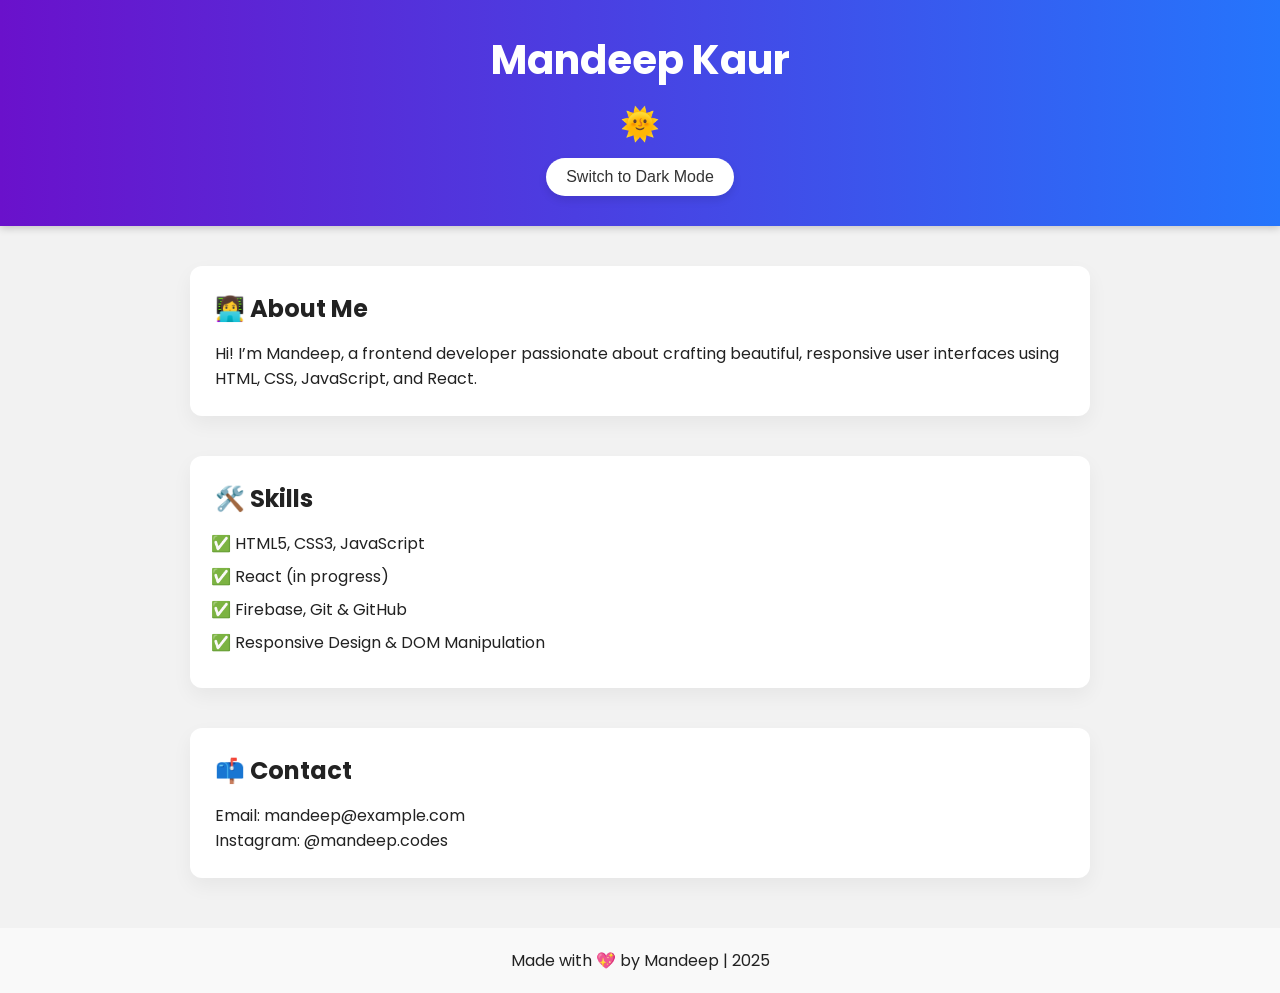
==== index.html @ eb835ff4 "Moved theme-toggle project to root for GitHub Pages" ====
<!DOCTYPE html>
<html lang="en">
<head>
  <meta charset="UTF-8" />
  <meta name="viewport" content="width=device-width, initial-scale=1.0"/>
  <title>Mandeep | Developer Portfolio</title>
  <link href="https://fonts.googleapis.com/css2?family=Poppins:wght@400;600&display=swap" rel="stylesheet">
  <style>
    * {
      margin: 0;
      padding: 0;
      box-sizing: border-box;
    }

    body {
      font-family: 'Poppins', sans-serif;
      background-color: #f2f2f2;
      color: #222;
      transition: 0.4s;
    }

    .dark-mode {
      background-color: #121212;
      color: #eee;
    }

    header {
      padding: 30px 0;
      text-align: center;
      background: linear-gradient(to right, #6a11cb, #2575fc);
      color: white;
      box-shadow: 0 2px 8px rgba(0,0,0,0.2);
    }

    h1 {
      font-size: 2.5rem;
    }

    .icon {
      font-size: 32px;
      margin: 10px 0;
      cursor: pointer;
      transition: 0.3s ease;
    }

    .toggle-btn {
      background-color: white;
      color: #333;
      border: none;
      padding: 10px 20px;
      font-size: 1rem;
      border-radius: 25px;
      cursor: pointer;
      box-shadow: 0 4px 8px rgba(0,0,0,0.1);
      transition: 0.3s ease;
    }

    .dark-mode .toggle-btn {
      background-color: #333;
      color: #fff;
    }

    .section {
      max-width: 900px;
      margin: 40px auto;
      padding: 25px;
      background-color: white;
      border-radius: 12px;
      box-shadow: 0 8px 20px rgba(0, 0, 0, 0.05);
      transition: 0.3s ease;
    }

    .dark-mode .section {
      background-color: #1f1f1f;
      color: #ddd;
      box-shadow: 0 8px 20px rgba(255, 255, 255, 0.05);
    }

    h2 {
      margin-bottom: 15px;
      font-size: 1.5rem;
    }

    ul {
      list-style-type: "✅ ";
      padding-left: 20px;
      text-align: left;
    }

    li {
      margin: 8px 0;
    }

    footer {
      margin-top: 50px;
      text-align: center;
      padding: 20px;
      background-color: #f9f9f9;
    }

    .dark-mode footer {
      background-color: #181818;
    }
  </style>
</head>
<body>

  <header>
    <h1>Mandeep Kaur</h1>
    <div class="icon" id="themeIcon">🌞</div>
    <button class="toggle-btn" id="Togglebtn">Switch to Dark Mode</button>
  </header>

  <div class="section">
    <h2>👩‍💻 About Me</h2>
    <p>Hi! I’m Mandeep, a frontend developer passionate about crafting beautiful, responsive user interfaces using HTML, CSS, JavaScript, and React.</p>
  </div>

  <div class="section">
    <h2>🛠️ Skills</h2>
    <ul>
      <li>HTML5, CSS3, JavaScript</li>
      <li>React (in progress)</li>
      <li>Firebase, Git & GitHub</li>
      <li>Responsive Design & DOM Manipulation</li>
    </ul>
  </div>

  <div class="section">
    <h2>📫 Contact</h2>
    <p>Email: mandeep@example.com</p>
    <p>Instagram: @mandeep.codes</p>
  </div>

  <footer>
    <p>Made with 💖 by Mandeep | 2025</p>
  </footer>

  <script>
    const Togglebtn = document.getElementById("Togglebtn");
    const themeIcon = document.getElementById("themeIcon");

    if (localStorage.getItem("theme") === "dark") {
      document.body.classList.add("dark-mode");
      Togglebtn.innerText = "Switch to Light Mode";
      themeIcon.innerText = "🌚";
    }

    Togglebtn.addEventListener("click", () => {
      document.body.classList.toggle("dark-mode");
      const isDark = document.body.classList.contains("dark-mode");

      Togglebtn.innerText = isDark ? "Switch to Light Mode" : "Switch to Dark Mode";
      themeIcon.innerText = isDark ? "🌚" : "🌞";
      localStorage.setItem("theme", isDark ? "dark" : "light");
    });
  </script>

</body>
</html>
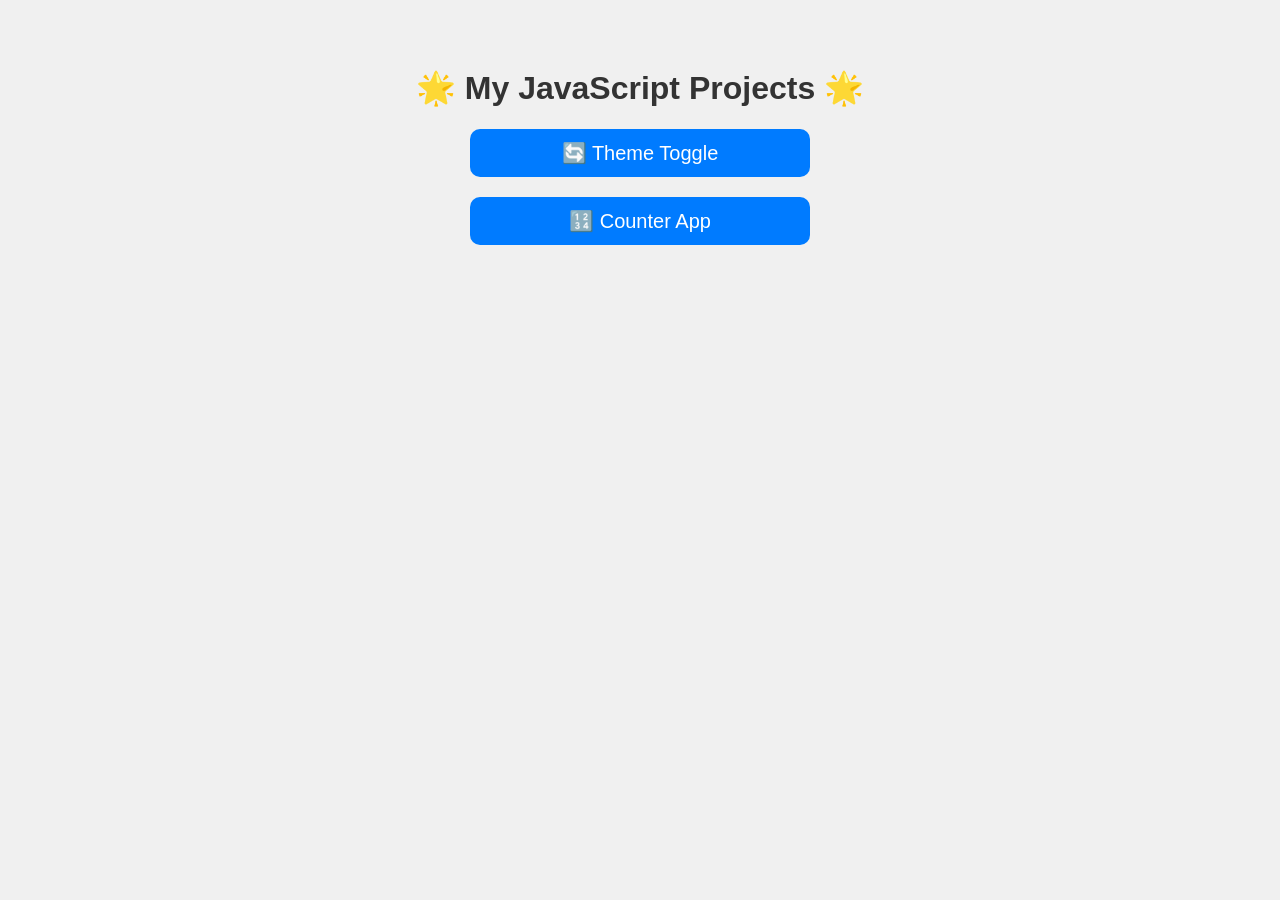
==== commit 8fbb1edb: "Update index.html" ====
--- a/index.html
+++ b/index.html
@@ -1,160 +1,39 @@
 <!DOCTYPE html>
 <html lang="en">
 <head>
-  <meta charset="UTF-8" />
-  <meta name="viewport" content="width=device-width, initial-scale=1.0"/>
-  <title>Mandeep | Developer Portfolio</title>
-  <link href="https://fonts.googleapis.com/css2?family=Poppins:wght@400;600&display=swap" rel="stylesheet">
+  <meta charset="UTF-8">
+  <title>My JavaScript Projects</title>
   <style>
-    * {
-      margin: 0;
-      padding: 0;
-      box-sizing: border-box;
+    body {
+      font-family: Arial, sans-serif;
+      background: #f0f0f0;
+      padding: 40px;
+      text-align: center;
     }
-
-    body {
-      font-family: 'Poppins', sans-serif;
-      background-color: #f2f2f2;
-      color: #222;
-      transition: 0.4s;
+    h1 {
+      color: #333;
     }
-
-    .dark-mode {
-      background-color: #121212;
-      color: #eee;
+    a {
+      display: block;
+      margin: 20px;
+      font-size: 20px;
+      text-decoration: none;
+      color: #fff;
+      background-color: #007BFF;
+      padding: 12px 20px;
+      border-radius: 10px;
+      width: 300px;
+      margin-left: auto;
+      margin-right: auto;
     }
-
-    header {
-      padding: 30px 0;
-      text-align: center;
-      background: linear-gradient(to right, #6a11cb, #2575fc);
-      color: white;
-      box-shadow: 0 2px 8px rgba(0,0,0,0.2);
-    }
-
-    h1 {
-      font-size: 2.5rem;
-    }
-
-    .icon {
-      font-size: 32px;
-      margin: 10px 0;
-      cursor: pointer;
-      transition: 0.3s ease;
-    }
-
-    .toggle-btn {
-      background-color: white;
-      color: #333;
-      border: none;
-      padding: 10px 20px;
-      font-size: 1rem;
-      border-radius: 25px;
-      cursor: pointer;
-      box-shadow: 0 4px 8px rgba(0,0,0,0.1);
-      transition: 0.3s ease;
-    }
-
-    .dark-mode .toggle-btn {
-      background-color: #333;
-      color: #fff;
-    }
-
-    .section {
-      max-width: 900px;
-      margin: 40px auto;
-      padding: 25px;
-      background-color: white;
-      border-radius: 12px;
-      box-shadow: 0 8px 20px rgba(0, 0, 0, 0.05);
-      transition: 0.3s ease;
-    }
-
-    .dark-mode .section {
-      background-color: #1f1f1f;
-      color: #ddd;
-      box-shadow: 0 8px 20px rgba(255, 255, 255, 0.05);
-    }
-
-    h2 {
-      margin-bottom: 15px;
-      font-size: 1.5rem;
-    }
-
-    ul {
-      list-style-type: "✅ ";
-      padding-left: 20px;
-      text-align: left;
-    }
-
-    li {
-      margin: 8px 0;
-    }
-
-    footer {
-      margin-top: 50px;
-      text-align: center;
-      padding: 20px;
-      background-color: #f9f9f9;
-    }
-
-    .dark-mode footer {
-      background-color: #181818;
+    a:hover {
+      background-color: #0056b3;
     }
   </style>
 </head>
 <body>
-
-  <header>
-    <h1>Mandeep Kaur</h1>
-    <div class="icon" id="themeIcon">🌞</div>
-    <button class="toggle-btn" id="Togglebtn">Switch to Dark Mode</button>
-  </header>
-
-  <div class="section">
-    <h2>👩‍💻 About Me</h2>
-    <p>Hi! I’m Mandeep, a frontend developer passionate about crafting beautiful, responsive user interfaces using HTML, CSS, JavaScript, and React.</p>
-  </div>
-
-  <div class="section">
-    <h2>🛠️ Skills</h2>
-    <ul>
-      <li>HTML5, CSS3, JavaScript</li>
-      <li>React (in progress)</li>
-      <li>Firebase, Git & GitHub</li>
-      <li>Responsive Design & DOM Manipulation</li>
-    </ul>
-  </div>
-
-  <div class="section">
-    <h2>📫 Contact</h2>
-    <p>Email: mandeep@example.com</p>
-    <p>Instagram: @mandeep.codes</p>
-  </div>
-
-  <footer>
-    <p>Made with 💖 by Mandeep | 2025</p>
-  </footer>
-
-  <script>
-    const Togglebtn = document.getElementById("Togglebtn");
-    const themeIcon = document.getElementById("themeIcon");
-
-    if (localStorage.getItem("theme") === "dark") {
-      document.body.classList.add("dark-mode");
-      Togglebtn.innerText = "Switch to Light Mode";
-      themeIcon.innerText = "🌚";
-    }
-
-    Togglebtn.addEventListener("click", () => {
-      document.body.classList.toggle("dark-mode");
-      const isDark = document.body.classList.contains("dark-mode");
-
-      Togglebtn.innerText = isDark ? "Switch to Light Mode" : "Switch to Dark Mode";
-      themeIcon.innerText = isDark ? "🌚" : "🌞";
-      localStorage.setItem("theme", isDark ? "dark" : "light");
-    });
-  </script>
-
+  <h1>🌟 My JavaScript Projects 🌟</h1>
+  <a href="./theme-toggle/index.html" target="_blank">🔄 Theme Toggle</a>
+  <a href="./counter-app/index.html" target="_blank">🔢 Counter App</a>
 </body>
 </html>
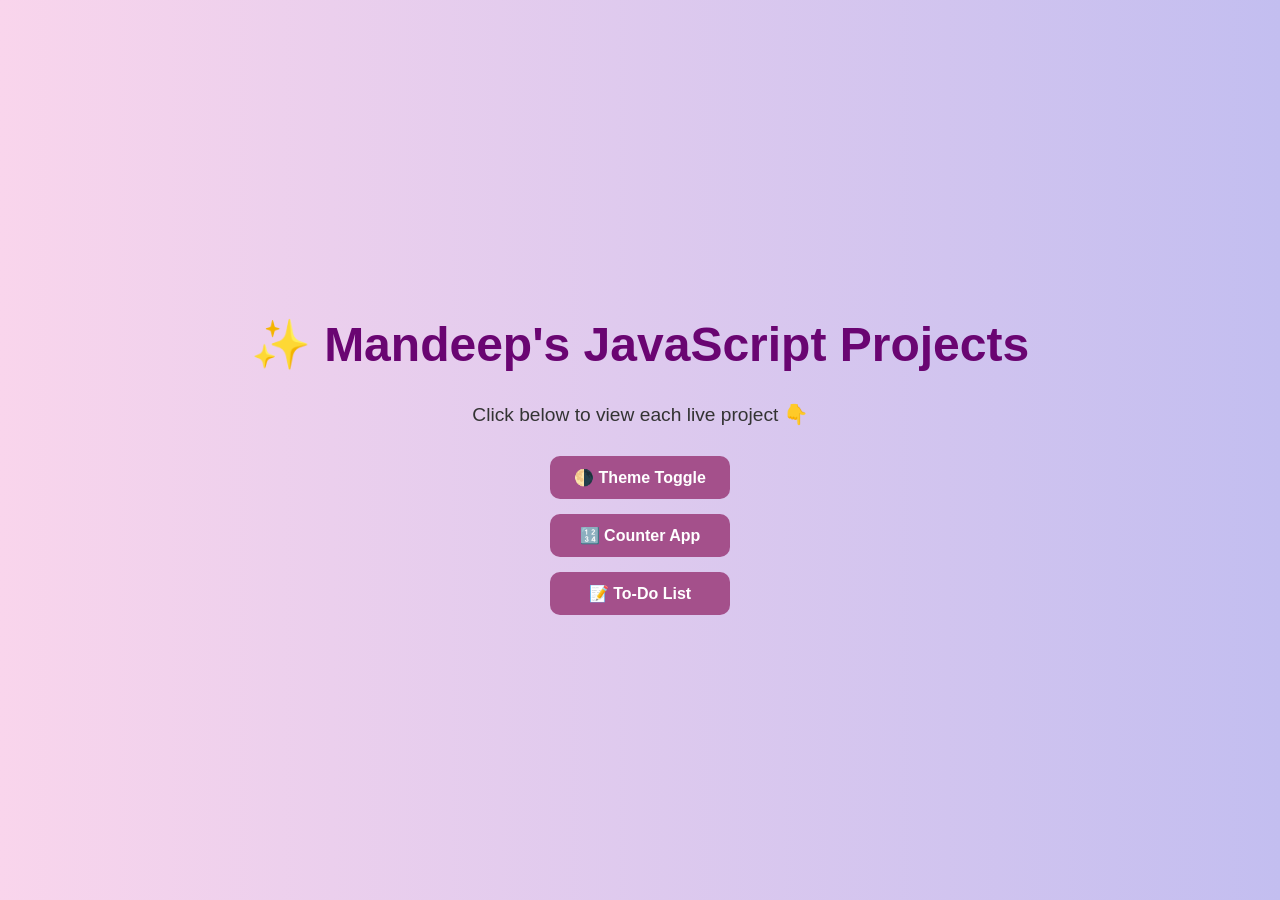
==== commit 74b05e49: "to-do list link added" ====
--- a/index.html
+++ b/index.html
@@ -1,39 +1,63 @@
 <!DOCTYPE html>
 <html lang="en">
 <head>
-  <meta charset="UTF-8">
-  <title>My JavaScript Projects</title>
+  <meta charset="UTF-8" />
+  <meta name="viewport" content="width=device-width, initial-scale=1.0" />
+  <title>Mandeep's JavaScript Projects 💻</title>
   <style>
     body {
-      font-family: Arial, sans-serif;
-      background: #f0f0f0;
-      padding: 40px;
+      font-family: 'Segoe UI', sans-serif;
+      background: linear-gradient(to right, #f9d5ec, #c3bef0);
+      display: flex;
+      flex-direction: column;
+      align-items: center;
+      justify-content: center;
+      min-height: 100vh;
+      margin: 0;
       text-align: center;
     }
+
     h1 {
+      color: #6a0572;
+      font-size: 3rem;
+      margin-bottom: 10px;
+    }
+
+    p {
       color: #333;
+      font-size: 1.2rem;
+      margin-bottom: 30px;
     }
+
+    .project-links {
+      display: flex;
+      flex-direction: column;
+      gap: 15px;
+    }
+
     a {
-      display: block;
-      margin: 20px;
-      font-size: 20px;
       text-decoration: none;
-      color: #fff;
-      background-color: #007BFF;
-      padding: 12px 20px;
+      background-color: #a4508b;
+      color: white;
+      padding: 12px 24px;
       border-radius: 10px;
-      width: 300px;
-      margin-left: auto;
-      margin-right: auto;
+      font-weight: bold;
+      transition: background 0.3s;
     }
+
     a:hover {
-      background-color: #0056b3;
+      background-color: #702963;
     }
   </style>
 </head>
 <body>
-  <h1>🌟 My JavaScript Projects 🌟</h1>
-  <a href="./theme-toggle/index.html" target="_blank">🔄 Theme Toggle</a>
-  <a href="./counter-app/index.html" target="_blank">🔢 Counter App</a>
+  <h1>✨ Mandeep's JavaScript Projects</h1>
+  <p>Click below to view each live project 👇</p>
+
+  <div class="project-links">
+    <a href="https://mandeepkaur12345678.github.io/JavaScript_projects/theme-toggle/">🌗 Theme Toggle</a>
+    <a href="https://mandeepkaur12345678.github.io/JavaScript_projects/counter-app/">🔢 Counter App</a>
+    <a href="https://mandeepkaur12345678.github.io/JavaScript_projects/todo-list/">📝 To-Do List</a>
+  </div>
 </body>
 </html>
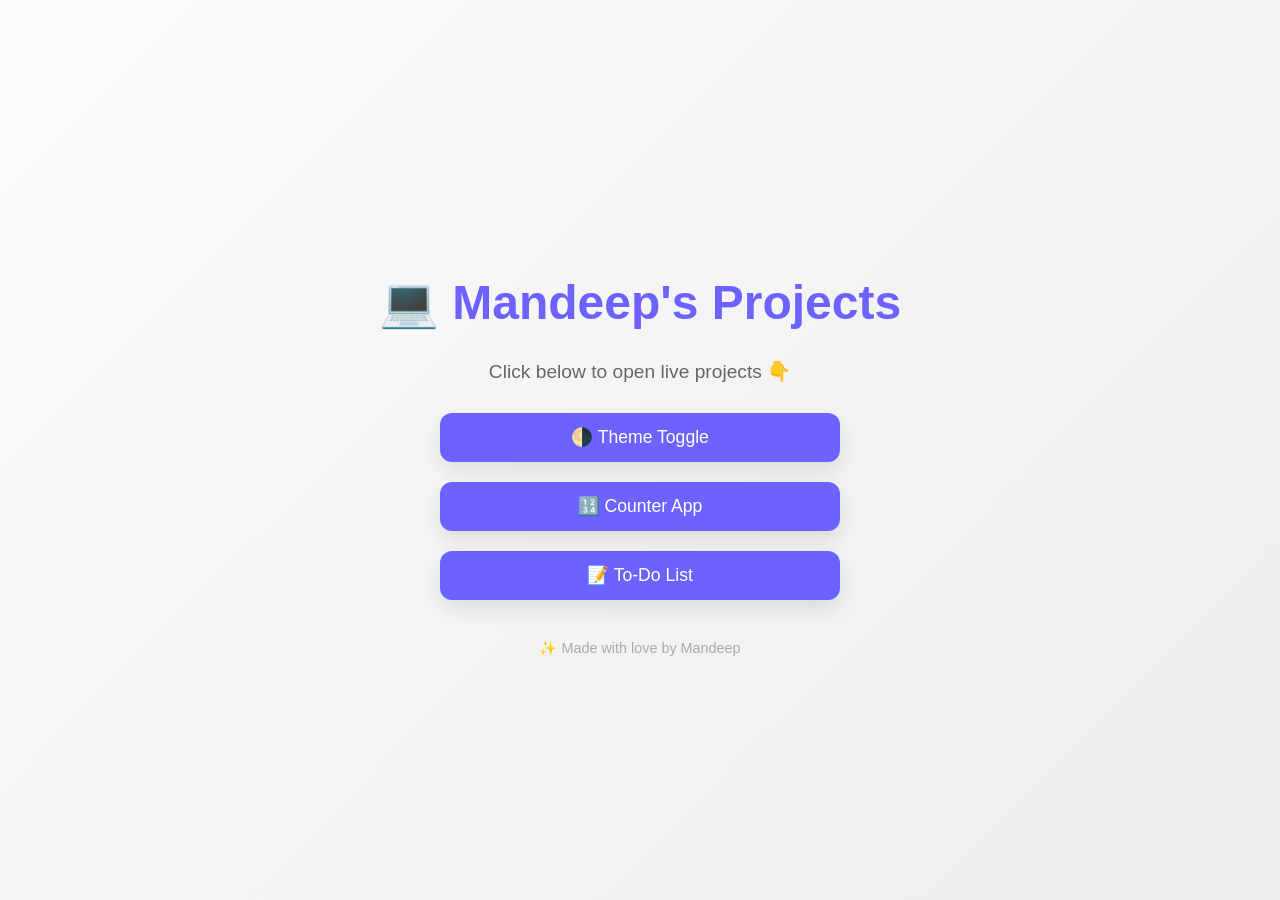
==== commit 4ba1f176: "new change" ====
--- a/index.html
+++ b/index.html
@@ -2,62 +2,79 @@
 <html lang="en">
 <head>
   <meta charset="UTF-8" />
-  <meta name="viewport" content="width=device-width, initial-scale=1.0" />
-  <title>Mandeep's JavaScript Projects 💻</title>
+  <meta name="viewport" content="width=device-width, initial-scale=1.0"/>
+  <title>Mandeep's JavaScript Projects 🌟</title>
   <style>
     body {
+      margin: 0;
+      padding: 0;
       font-family: 'Segoe UI', sans-serif;
-      background: linear-gradient(to right, #f9d5ec, #c3bef0);
+      background: linear-gradient(135deg, #fdfbfb, #ebedee);
       display: flex;
       flex-direction: column;
       align-items: center;
       justify-content: center;
       min-height: 100vh;
-      margin: 0;
-      text-align: center;
+      color: #333;
     }
 
     h1 {
-      color: #6a0572;
       font-size: 3rem;
+      color: #6c63ff;
       margin-bottom: 10px;
     }
 
     p {
-      color: #333;
       font-size: 1.2rem;
       margin-bottom: 30px;
+      color: #666;
     }
 
     .project-links {
       display: flex;
       flex-direction: column;
-      gap: 15px;
+      gap: 20px;
+      width: 90%;
+      max-width: 400px;
     }
 
     a {
       text-decoration: none;
-      background-color: #a4508b;
+      padding: 14px 20px;
+      border-radius: 12px;
+      background: #6c63ff;
       color: white;
-      padding: 12px 24px;
-      border-radius: 10px;
-      font-weight: bold;
-      transition: background 0.3s;
+      font-size: 1.1rem;
+      font-weight: 500;
+      box-shadow: 0 8px 20px rgba(0, 0, 0, 0.1);
+      transition: 0.3s ease;
+      text-align: center;
     }
 
     a:hover {
-      background-color: #702963;
+      background: #5a54e9;
+      transform: scale(1.05);
+    }
+
+    footer {
+      margin-top: 40px;
+      font-size: 0.9rem;
+      color: #aaa;
     }
   </style>
 </head>
 <body>
-  <h1>✨ Mandeep's JavaScript Projects</h1>
-  <p>Click below to view each live project 👇</p>
+
+  <h1>💻 Mandeep's Projects</h1>
+  <p>Click below to open live projects 👇</p>
 
   <div class="project-links">
     <a href="https://mandeepkaur12345678.github.io/JavaScript_projects/theme-toggle/">🌗 Theme Toggle</a>
     <a href="https://mandeepkaur12345678.github.io/JavaScript_projects/counter-app/">🔢 Counter App</a>
     <a href="https://mandeepkaur12345678.github.io/JavaScript_projects/todo-list/">📝 To-Do List</a>
   </div>
+
+  <footer>✨ Made with love by Mandeep</footer>
+
 </body>
 </html>
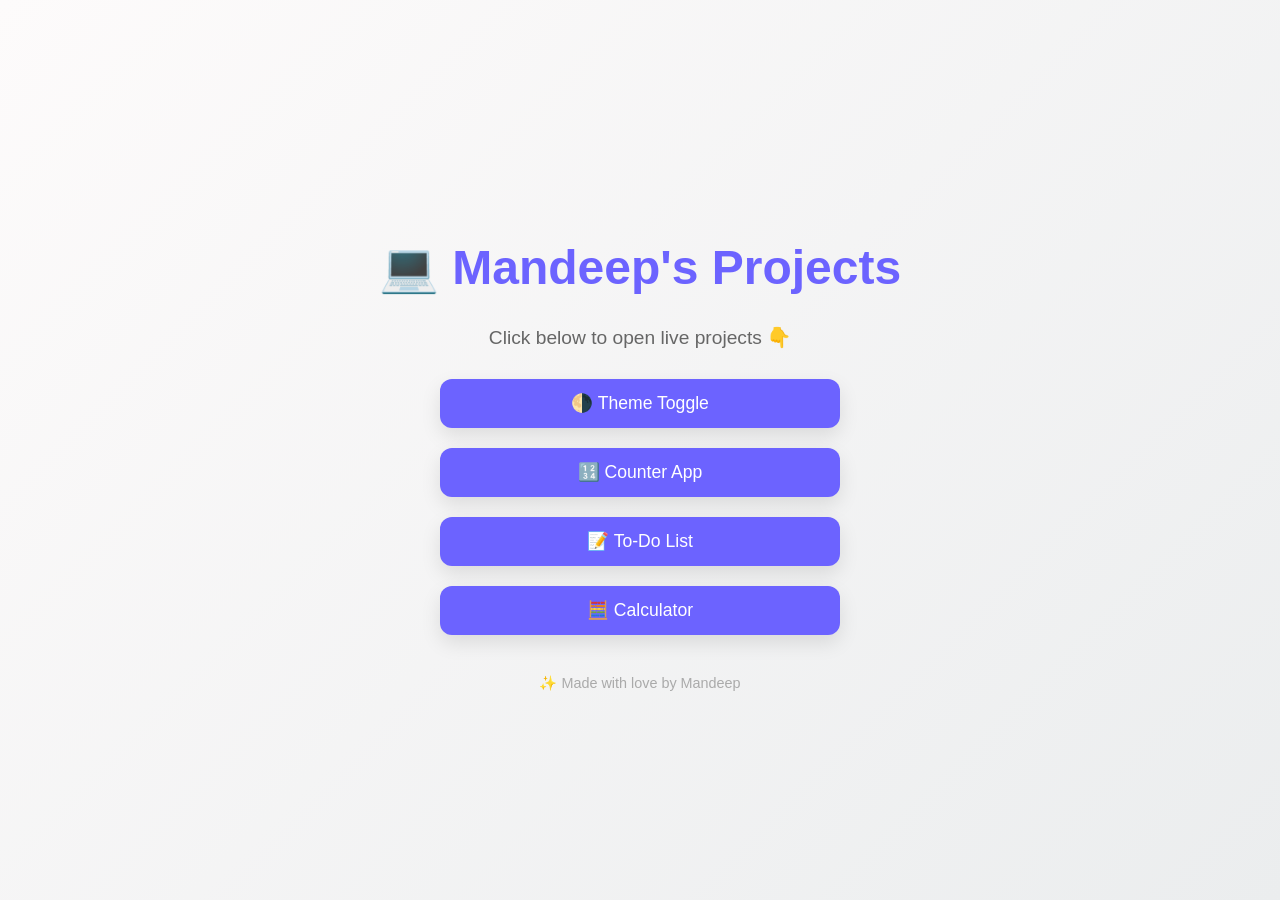
==== commit 4f8fe141: "link added" ====
--- a/index.html
+++ b/index.html
@@ -72,6 +72,7 @@
     <a href="https://mandeepkaur12345678.github.io/JavaScript_projects/theme-toggle/">🌗 Theme Toggle</a>
     <a href="https://mandeepkaur12345678.github.io/JavaScript_projects/counter-app/">🔢 Counter App</a>
     <a href="https://mandeepkaur12345678.github.io/JavaScript_projects/todo-list/">📝 To-Do List</a>
+    <a href="https://mandeepkaur12345678.github.io/JavaScript_projects/calculator/">🧮 Calculator</a>
   </div>
 
   <footer>✨ Made with love by Mandeep</footer>
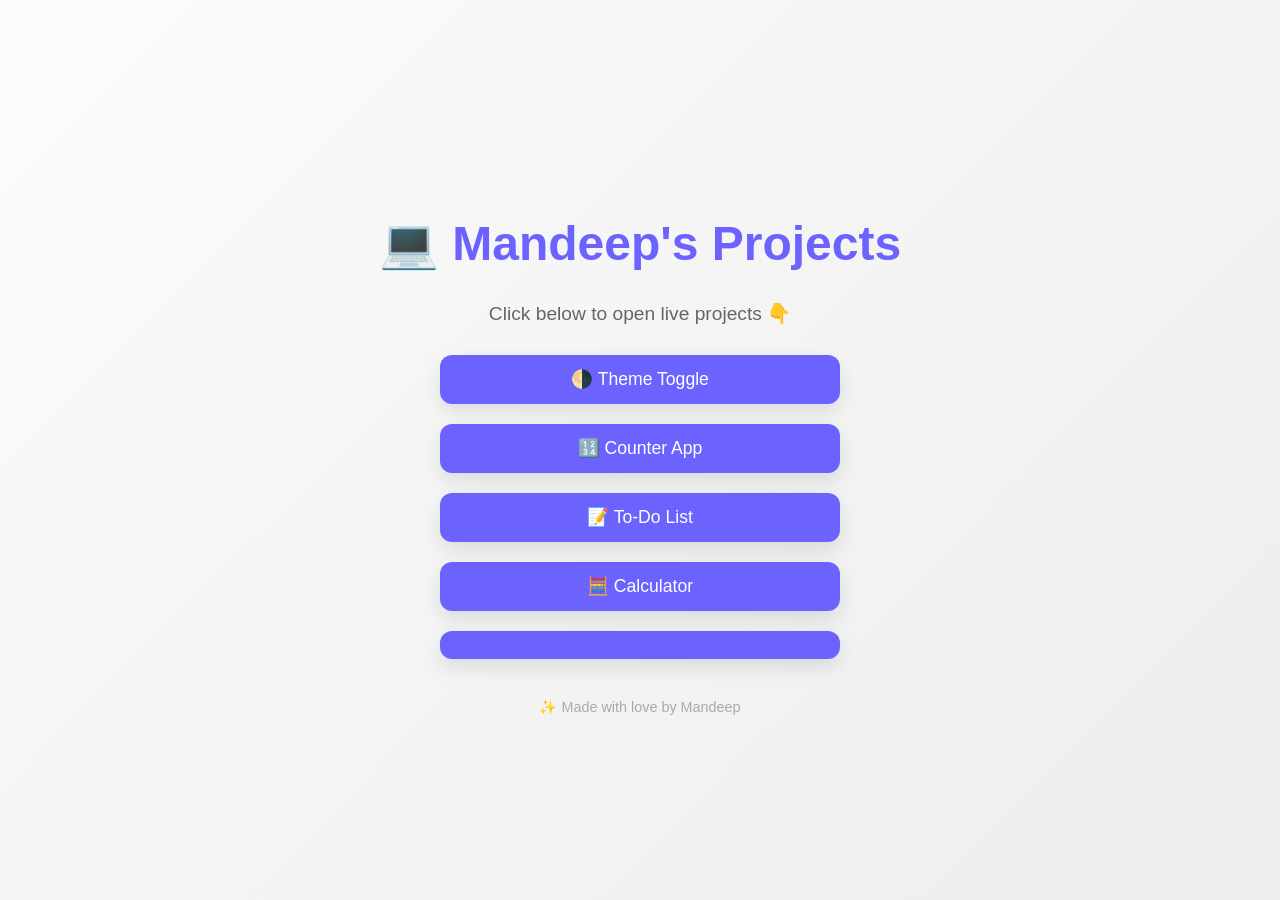
==== commit 16b9d913: "new link added" ====
--- a/index.html
+++ b/index.html
@@ -73,6 +73,7 @@
     <a href="https://mandeepkaur12345678.github.io/JavaScript_projects/counter-app/">🔢 Counter App</a>
     <a href="https://mandeepkaur12345678.github.io/JavaScript_projects/todo-list/">📝 To-Do List</a>
     <a href="https://mandeepkaur12345678.github.io/JavaScript_projects/calculator/">🧮 Calculator</a>
+    <a href="https://mandeepkaur12345678.github.io/JavaScript_projects/weather-app/"></a>
   </div>
 
   <footer>✨ Made with love by Mandeep</footer>
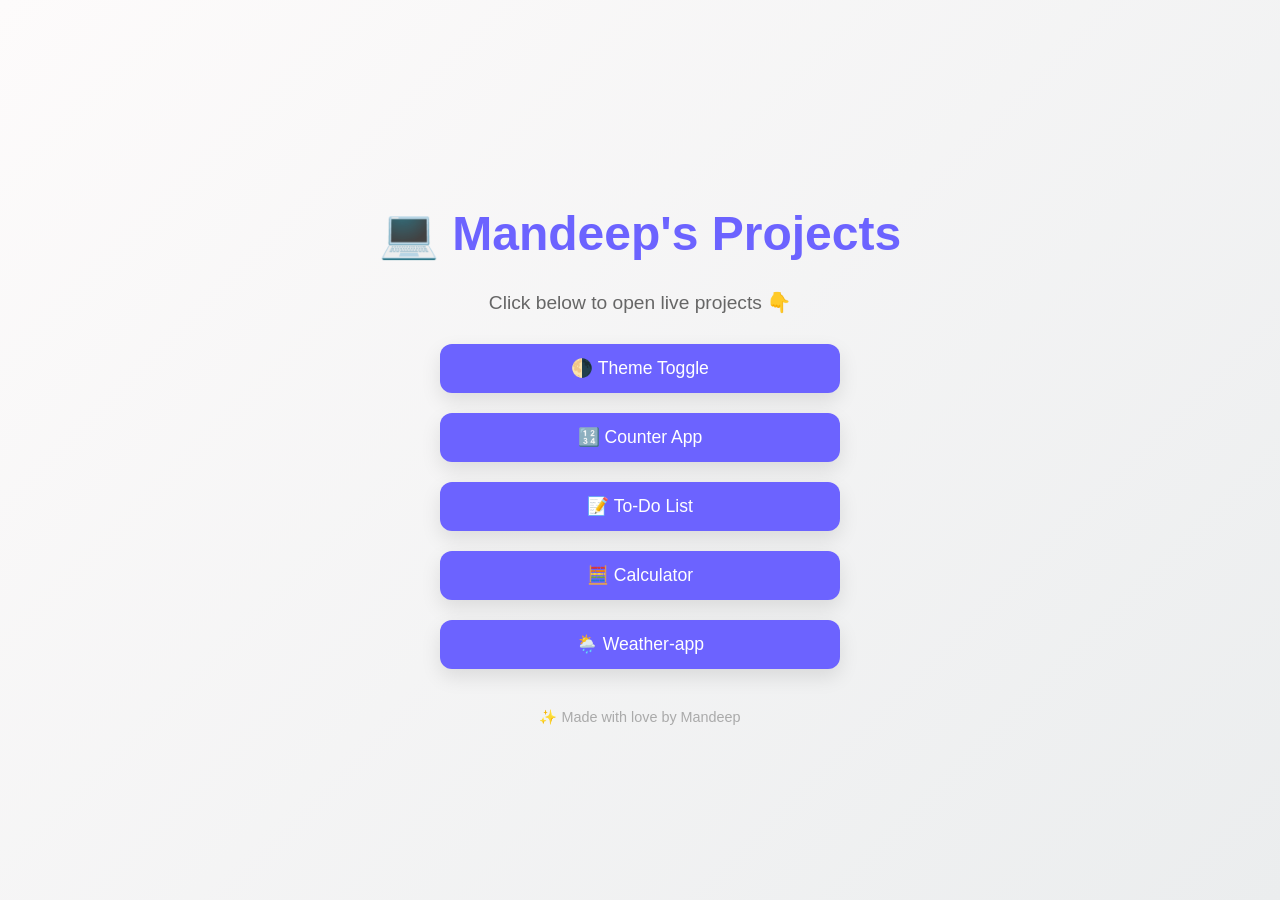
==== commit 24cc0ebc: "change made" ====
--- a/index.html
+++ b/index.html
@@ -73,7 +73,7 @@
     <a href="https://mandeepkaur12345678.github.io/JavaScript_projects/counter-app/">🔢 Counter App</a>
     <a href="https://mandeepkaur12345678.github.io/JavaScript_projects/todo-list/">📝 To-Do List</a>
     <a href="https://mandeepkaur12345678.github.io/JavaScript_projects/calculator/">🧮 Calculator</a>
-    <a href="https://mandeepkaur12345678.github.io/JavaScript_projects/weather-app/"></a>
+    <a href="https://mandeepkaur12345678.github.io/JavaScript_projects/weather-app/">🌦️ Weather-app</a>
   </div>
 
   <footer>✨ Made with love by Mandeep</footer>
